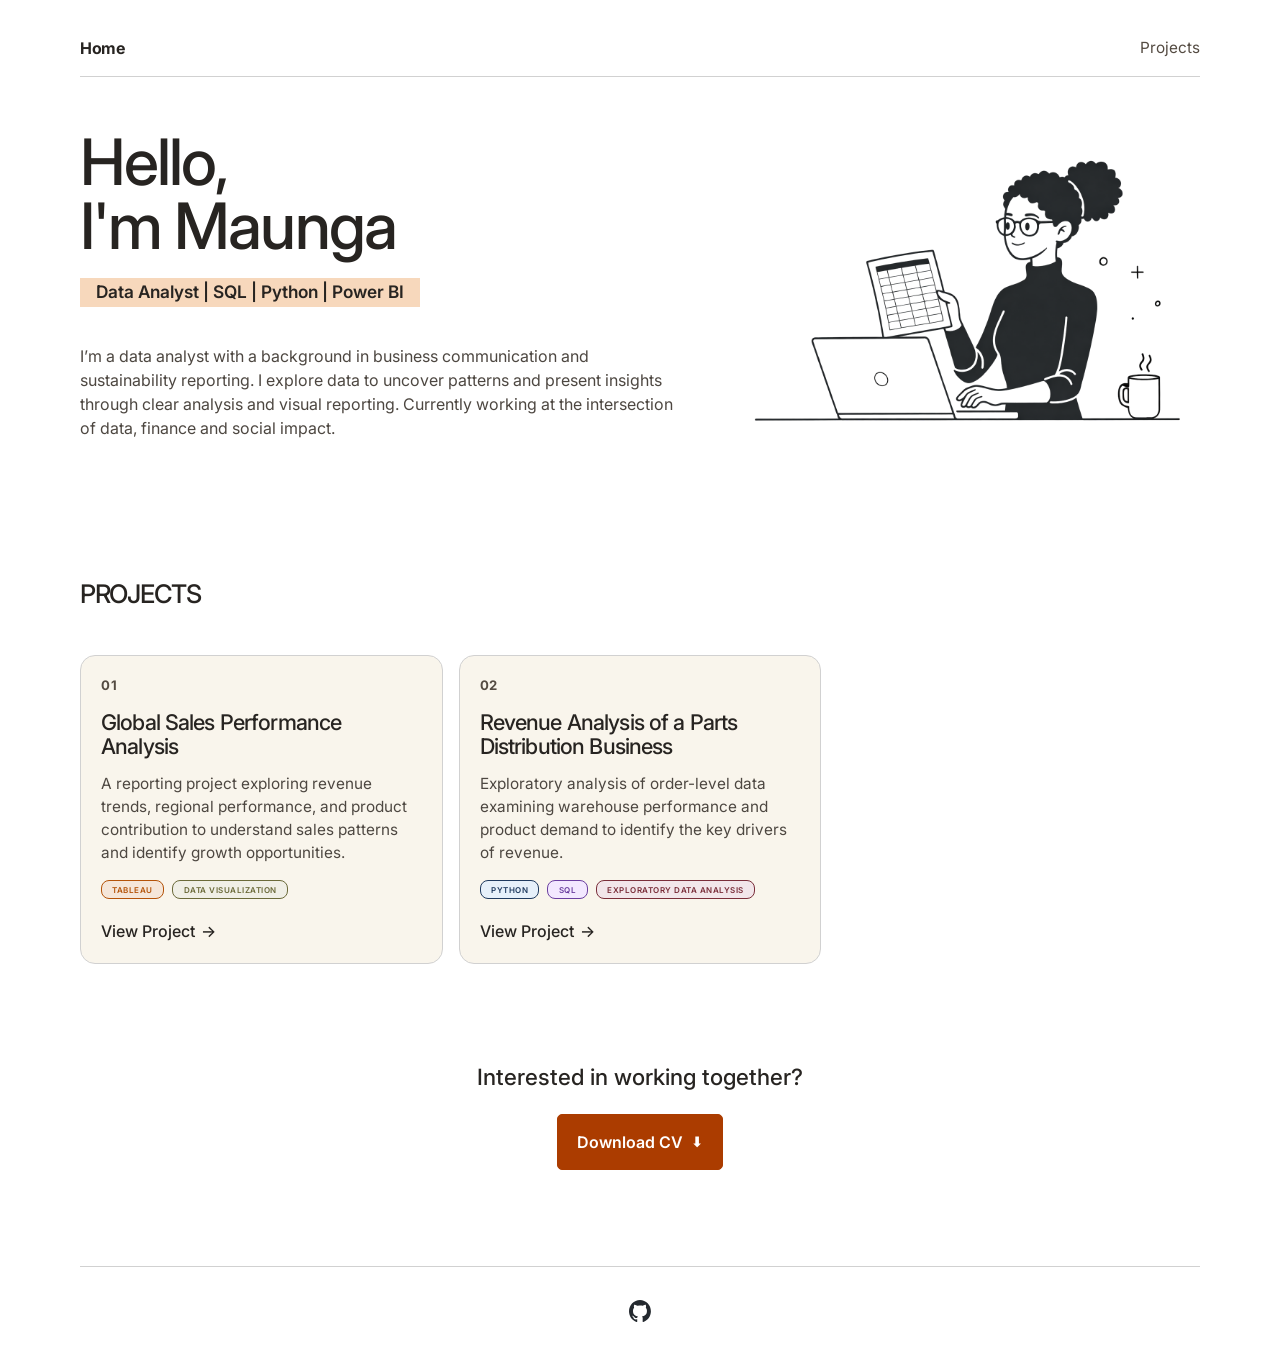
==== index.html @ f36b6824 "first commit" ====
<!doctype html>
<html lang="en">
	<head>
		<meta charset="UTF-8" />
		<meta name="viewport" content="width=device-width, initial-scale=1.0" />

		<link rel="preconnect" href="https://fonts.googleapis.com" />
		<link rel="preconnect" href="https://fonts.gstatic.com" crossorigin />
		<link
			href="https://fonts.googleapis.com/css2?family=Inter:wght@400;500;600;700;800&display=swap"
			rel="stylesheet"
		/>
		<link rel="stylesheet" href="style.css" />
		<title>Your Name | Data Analyst Portfolio</title>
	</head>
	<body>
		<header class="site-header">
			<div class="container">
				<nav class="nav">
					<a href="#" class="brand">Home</a>
					<div class="nav-links">
						<a href="#projects">Projects</a>
					</div>
				</nav>
			</div>
		</header>

		<main>
			<section class="hero">
				<div class="container">
					<div class="hero-layout">
						<div>
							<h1>Hello, <br />I'm Maunga</h1>
							<p class="hero-sub">Data Analyst | SQL | Python | Power BI</p>
							<p class="hero-copy">
								I’m a data analyst with a background in business communication
								and sustainability reporting. I explore data to uncover patterns
								and present insights through clear analysis and visual
								reporting. Currently working at the intersection of data,
								finance and social impact.
							</p>
						</div>

						<div class="hero-image-wrap">
							<div class="hero-image">
								<img
									src="assets/images/hero-image.svg"
									alt="Portfolio hero image"
								/>
							</div>
						</div>
					</div>
				</div>
			</section>

			<section class="section" id="projects">
				<div class="container">
					<div class="section-header">
						<h2>PROJECTS</h2>
					</div>

					<div class="projects-grid">
						<article class="project-card">
							<div>
								<span class="project-number">01</span>

								<h3 class="project-title">Global Sales Performance Analysis</h3>
								<p class="project-desc">
									A reporting project exploring revenue trends, regional
									performance, and product contribution to understand sales
									patterns and identify growth opportunities.
								</p>

								<div class="project-tools">
									<span class="chip chip-tableau">Tableau</span>
									<span class="chip chip-viz">Data Visualization</span>
								</div>
							</div>

							<a href="projects/project-1.html" class="project-link"
								>View Project</a
							>
						</article>

						<article class="project-card">
							<div>
								<span class="project-number">02</span>

								<h3 class="project-title">
									Revenue Analysis of a Parts Distribution Business
								</h3>
								<p class="project-desc">
									Exploratory analysis of order-level data examining warehouse
									performance and product demand to identify the key drivers of
									revenue.
								</p>

								<div class="project-tools">
									<span class="chip chip-python">Python</span>
									<span class="chip chip-sql">SQL</span>
									<span class="chip chip-reporting"
										>Exploratory Data Analysis</span
									>
								</div>
							</div>

							<a href="projects/project-2.html" class="project-link"
								>View Project</a
							>
						</article>
					</div>
				</div>
			</section>

			<section class="cv-section">
				<div class="container cv-inner">
					<h2>Interested in working together?</h2>

					<a
						href="assets/docs/MaungaMulomba_CV.pdf"
						target="_blank"
						class="cv-button"
					>
						<span>Download CV</span>
						<span class="cv-icon">⬇</span>
					</a>
				</div>
			</section>
		</main>

		<footer class="footer" id="contact">
			<div class="container">
				<div class="footer-inner">
					<div class="footer-actions">
						<a
							href="https://github.com/Maunga-M/"
							target="_blank"
							rel="noopener"
							class="social-link"
						>
							<img src="assets/images/github.svg" alt="GitHub" />
						</a>
					</div>
				</div>
			</div>
		</footer>
	</body>
</html>
---- style.css ----
:root {
	--bg: #ffffff;
	--card: #f9f5ec;
	--line: #d1d1d1;
	--text: #272421;
	--accent: rgb(171, 60, 0);
	--highlight: #0a3335c1;
	--muted: #544b42;
	--max-width: 1200px;
	--radius: 15px;
}

* {
	box-sizing: border-box;
}

html {
	scroll-behavior: smooth;
}

body {
	margin: 0;
	font-family: Inter, system-ui, sans-serif;
	background: var(--bg);
	color: var(--text);
	line-height: 1.5;
}

a {
	color: inherit;
	text-decoration: none;
}

img {
	display: block;
	max-width: 100%;
}

.container {
	width: min(var(--max-width), calc(90% - 2rem));
	margin: 0 auto;
}

.site-header {
	padding-top: 1.25rem;
}

.nav {
	display: flex;
	justify-content: space-between;
	align-items: center;
	gap: 1rem;
	padding: 1rem 0;
	border-bottom: 1px solid var(--line);
}

.brand {
	font-size: 1rem;
	font-weight: 700;
	letter-spacing: -0.03em;
}

.nav-links {
	display: flex;
	flex-wrap: wrap;
	gap: 1.5rem;
}

.nav-links a {
	font-size: 0.96rem;
	color: var(--muted);
	transition: color 0.2s ease;
}

.nav-links a:hover {
	color: var(--text);
}

.hero {
	padding: 1rem 0 2.5rem;
}

.hero-layout {
	display: grid;
	grid-template-columns: 1.1fr 0.9fr;
	gap: 2rem;
	align-items: center;
}

h1 {
	margin: 0;
	font-size: clamp(3rem, 7vw, 4rem);
	line-height: 1;
	letter-spacing: -0.03em;
	font-weight: 500;
	color: var(--text);
}

.hero-sub {
	display: inline-block;
	margin-top: 1.25rem;
	padding: 0.1rem 1rem;
	font-size: 1.08rem;
	font-weight: 600;
	background-color: #f7d8bc;
	/* color: rgb(250, 250, 250); */
}

.hero-copy {
	margin-top: 1.25rem;
	font-size: 1rem;
	color: #4d4741;
}

.hero-image-wrap {
	display: flex;
	justify-content: flex-end;
	background: var(--bg);
}

.hero-image {
	width: 100%;
	max-width: 460px;
	height: 400px;
	border-radius: 28px;
	overflow: hidden;
}

.hero-image img {
	width: 100%;
	height: 100%;
	object-fit: cover;
}

.section {
	padding: 2rem 0;
}

.section-header {
	margin-bottom: 1.5rem;
}

.section-header h2 {
	margin: 1rem 0 3rem;
	font-size: clamp(0.8rem, 4vw, 1.6rem);
	line-height: 1;
	letter-spacing: -0.05em;
	font-weight: 500;
}

h3 {
	font-weight: 500;
}

.projects-grid {
	display: grid;
	grid-template-columns: repeat(3, 1fr);
	gap: 1rem;
}

.project-card {
	display: flex;
	flex-direction: column;
	justify-content: space-between;
	min-height: 290px;
	padding: 1.25rem;
	background: var(--card);
	border: 1px solid var(--line);
	border-radius: var(--radius);
	transition:
		transform 0.2s ease,
		border-color 0.2s ease;
}

.project-card:hover {
	border-color: #bfb4a7;
}

.project-number {
	display: block;
	margin-bottom: 1rem;
	font-size: 0.82rem;
	font-weight: 700;
	letter-spacing: 0.06em;
	color: var(--muted);
}

.project-title {
	margin: 0;
	font-size: 1.35rem;
	line-height: 1.08;
	letter-spacing: -0.04em;
}

.project-desc {
	margin-top: 0.9rem;
	font-size: 0.96rem;
	color: #4d4741;
}

.project-tools {
	display: flex;
	flex-wrap: wrap;
	gap: 0.5rem;
	margin-top: 1rem;
}

.chip {
	display: inline-block;
	padding: 0.15rem 0.65rem;
	font-size: 0.5rem;
	font-weight: 600;
	letter-spacing: 0.5px;
	text-transform: uppercase;
	border: 1px solid;
	border-radius: 8px;
}

.chip-python {
	background-color: #e6f0fa;
	border-color: #1f3a5f;
	color: #1f3a5f;
}

.chip-sql {
	background-color: #f3e8ff;
	border-color: #6b3fa0;
	color: #6b3fa0;
}

.chip-tableau {
	background-color: #f5e6d9;
	border-color: #b45309;
	color: #b45309;
}

.chip-viz {
	background-color: #f0efe6;
	border-color: #6b6a3a;
	color: #6b6a3a;
}

.chip-pandas {
	background-color: #e4efe9;
	border-color: #2e5e4e;
	color: #2e5e4e;
}

.chip-reporting {
	background-color: #f2e6ea;
	border-color: #7a2e3a;
	color: #7a2e3a;
}

.project-link {
	display: inline-flex;
	align-items: center;
	gap: 0.4rem;
	margin-top: 1.25rem;
	font-weight: 500;
	color: var(--text);
	transition: color 0.2s ease;
}

.project-link::after {
	content: "→";
	transition: transform 0.2s ease;
}

.project-link:hover {
	color: var(--accent);
}

.project-link:hover::after {
	transform: translateX(3px);
}

.cv-section {
	padding: 4rem 0 3rem;
	text-align: center;
}

.cv-inner {
	display: flex;
	flex-direction: column;
	align-items: center;
	gap: 1.25rem;
}

.cv-section h2 {
	margin: 0;
	font-size: 1.4rem;
	font-weight: 500;
}

.cv-button {
	display: inline-flex;
	align-items: center;
	gap: 0.5rem;
	padding: 0.95rem 1.2rem;
	border: 1px solid var(--accent);
	border-radius: 5px;
	background: var(--accent);
	color: #fff;
	font-weight: 600;
	transition:
		background 0.2s ease,
		border-color 0.2s ease,
		color 0.2s ease,
		transform 0.2s ease;
}

.cv-button:hover {
	background: #34302c;
	border-color: #34302c;
	color: #fff;
	transform: scale(1.04);
}

.cv-icon {
	font-size: 0.9rem;
	line-height: 1;
}

.footer {
	padding: 3rem 0 2rem;
}

.footer-inner {
	display: flex;
	justify-content: center;
	align-items: center;
	padding-top: 1.4rem;
	border-top: 1px solid var(--line);
}

.footer-actions {
	display: flex;
	align-items: center;
	gap: 1rem;
}

.social-link {
	display: inline-flex;
	align-items: center;
	justify-content: center;
	width: 42px;
	height: 42px;
	border-radius: 999px;
	transition:
		background 0.2s ease,
		transform 0.2s ease;
}

.social-link:hover {
	background: #f3efe8;
	transform: translateY(-1px);
}

.social-link img {
	width: 22px;
	height: 22px;
}

@media (max-width: 980px) {
	.hero-layout,
	.projects-grid {
		grid-template-columns: 1fr;
	}

	.hero-layout {
		text-align: center;
	}

	.hero-image-wrap {
		display: none;
	}
}

@media (max-width: 640px) {
	.nav {
		justify-content: space-between;
		align-items: center;
		padding: 0.5rem 1.5rem;
	}

	.footer-inner {
		justify-content: center;
	}

	.hero {
		padding-top: 3rem;
	}
}
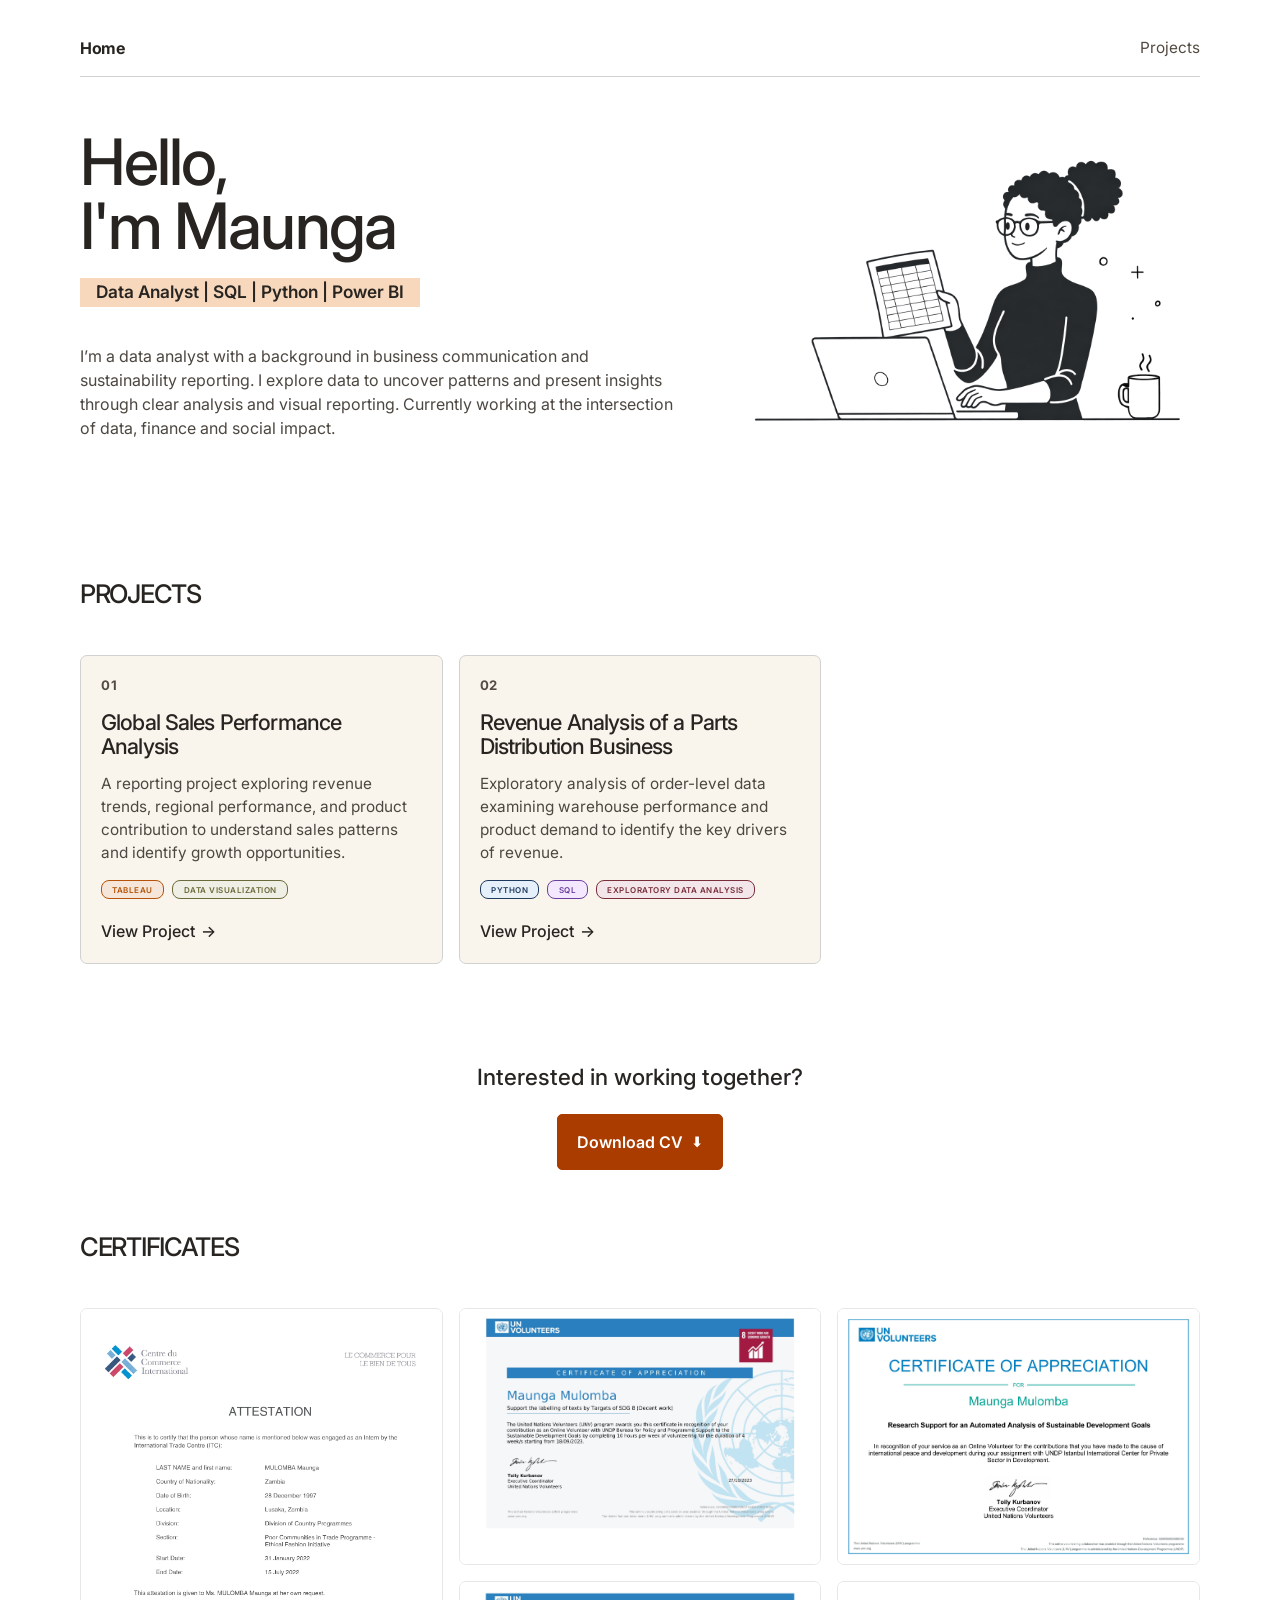
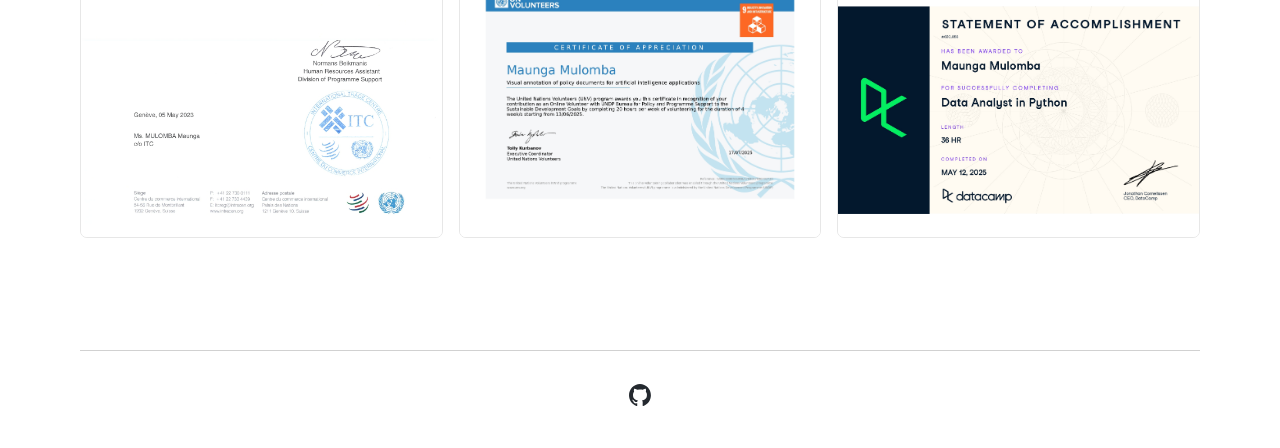
==== commit 15a3ebc0: "added certificate images" ====
--- a/index.html
+++ b/index.html
@@ -126,6 +126,54 @@
 					</a>
 				</div>
 			</section>
+
+			<!-- CERTIFICATES SECTION -->
+			<section class="section certs-section" id="certificates">
+				<div class="container">
+					<div class="section-header">
+						<h2>CERTIFICATES</h2>
+					</div>
+
+					<div class="certs-grid">
+						<div class="cert-card">
+							<img
+								src="assets/images/cert-1.jpg"
+								alt="Certificate 1"
+								class="cert-img"
+							/>
+						</div>
+						<div class="cert-card">
+							<img
+								src="assets/images/cert-2.jpg"
+								alt="Certificate 2"
+								class="cert-img"
+							/>
+						</div>
+						<div class="cert-card">
+							<img
+								src="assets/images/cert-3.jpg"
+								alt="Certificate 3"
+								class="cert-img"
+							/>
+						</div>
+						<div class="cert-card">
+							<img
+								src="assets/images/cert-4.jpg"
+								alt="Certificate 4"
+								class="cert-img"
+							/>
+						</div>
+						<div class="cert-card">
+							<img
+								src="assets/images/cert-5.jpg"
+								alt="Certificate 5"
+								class="cert-img"
+							/>
+						</div>
+						<!-- Add or remove cert-card blocks to match your actual count -->
+					</div>
+				</div>
+			</section>
 		</main>
 
 		<footer class="footer" id="contact">
--- a/style.css
+++ b/style.css
@@ -7,7 +7,7 @@
 	--highlight: #0a3335c1;
 	--muted: #544b42;
 	--max-width: 1200px;
-	--radius: 15px;
+	--radius: 7px;
 }
 
 * {
@@ -362,6 +362,55 @@
 	height: 22px;
 }
 
+/* ── Certificates ─────────────────────────────────────── */
+
+.certs-section {
+	padding-top: 0;
+	padding-bottom: 4rem;
+}
+
+.certs-grid {
+	display: grid;
+	grid-template-columns: repeat(3, 1fr);
+	grid-template-rows: auto auto;
+	gap: 1rem;
+}
+
+/* cert-1: tall portrait, spans both rows */
+.cert-card:nth-child(1) {
+	grid-column: 1;
+	grid-row: 1 / 3;
+}
+
+/* certs 2 & 3: stacked in column 2 */
+.cert-card:nth-child(2) { grid-column: 2; grid-row: 1; }
+.cert-card:nth-child(3) { grid-column: 2; grid-row: 2; }
+
+/* certs 4 & 5: stacked in column 3 */
+.cert-card:nth-child(4) { grid-column: 3; grid-row: 1; }
+.cert-card:nth-child(5) { grid-column: 3; grid-row: 2; }
+
+.cert-card {
+	background: #fff;
+	border: 1px solid var(--line);
+	border-radius: var(--radius);
+	overflow: hidden;
+	border-color: #e7e7e7;
+	min-height: 200px;
+}
+
+
+
+.cert-img {
+	width: 100%;
+	height: 100%;
+	display: block;
+	object-fit: contain;
+	background: #fff;
+}
+
+/* ── Responsive ───────────────────────────────────────── */
+
 @media (max-width: 980px) {
 	.hero-layout,
 	.projects-grid {
@@ -374,6 +423,20 @@
 
 	.hero-image-wrap {
 		display: none;
+	}
+
+	.certs-grid {
+		grid-template-columns: 1fr;
+		grid-template-rows: unset;
+	}
+
+	.cert-card:nth-child(1),
+	.cert-card:nth-child(2),
+	.cert-card:nth-child(3),
+	.cert-card:nth-child(4),
+	.cert-card:nth-child(5) {
+		grid-column: unset;
+		grid-row: unset;
 	}
 }
 
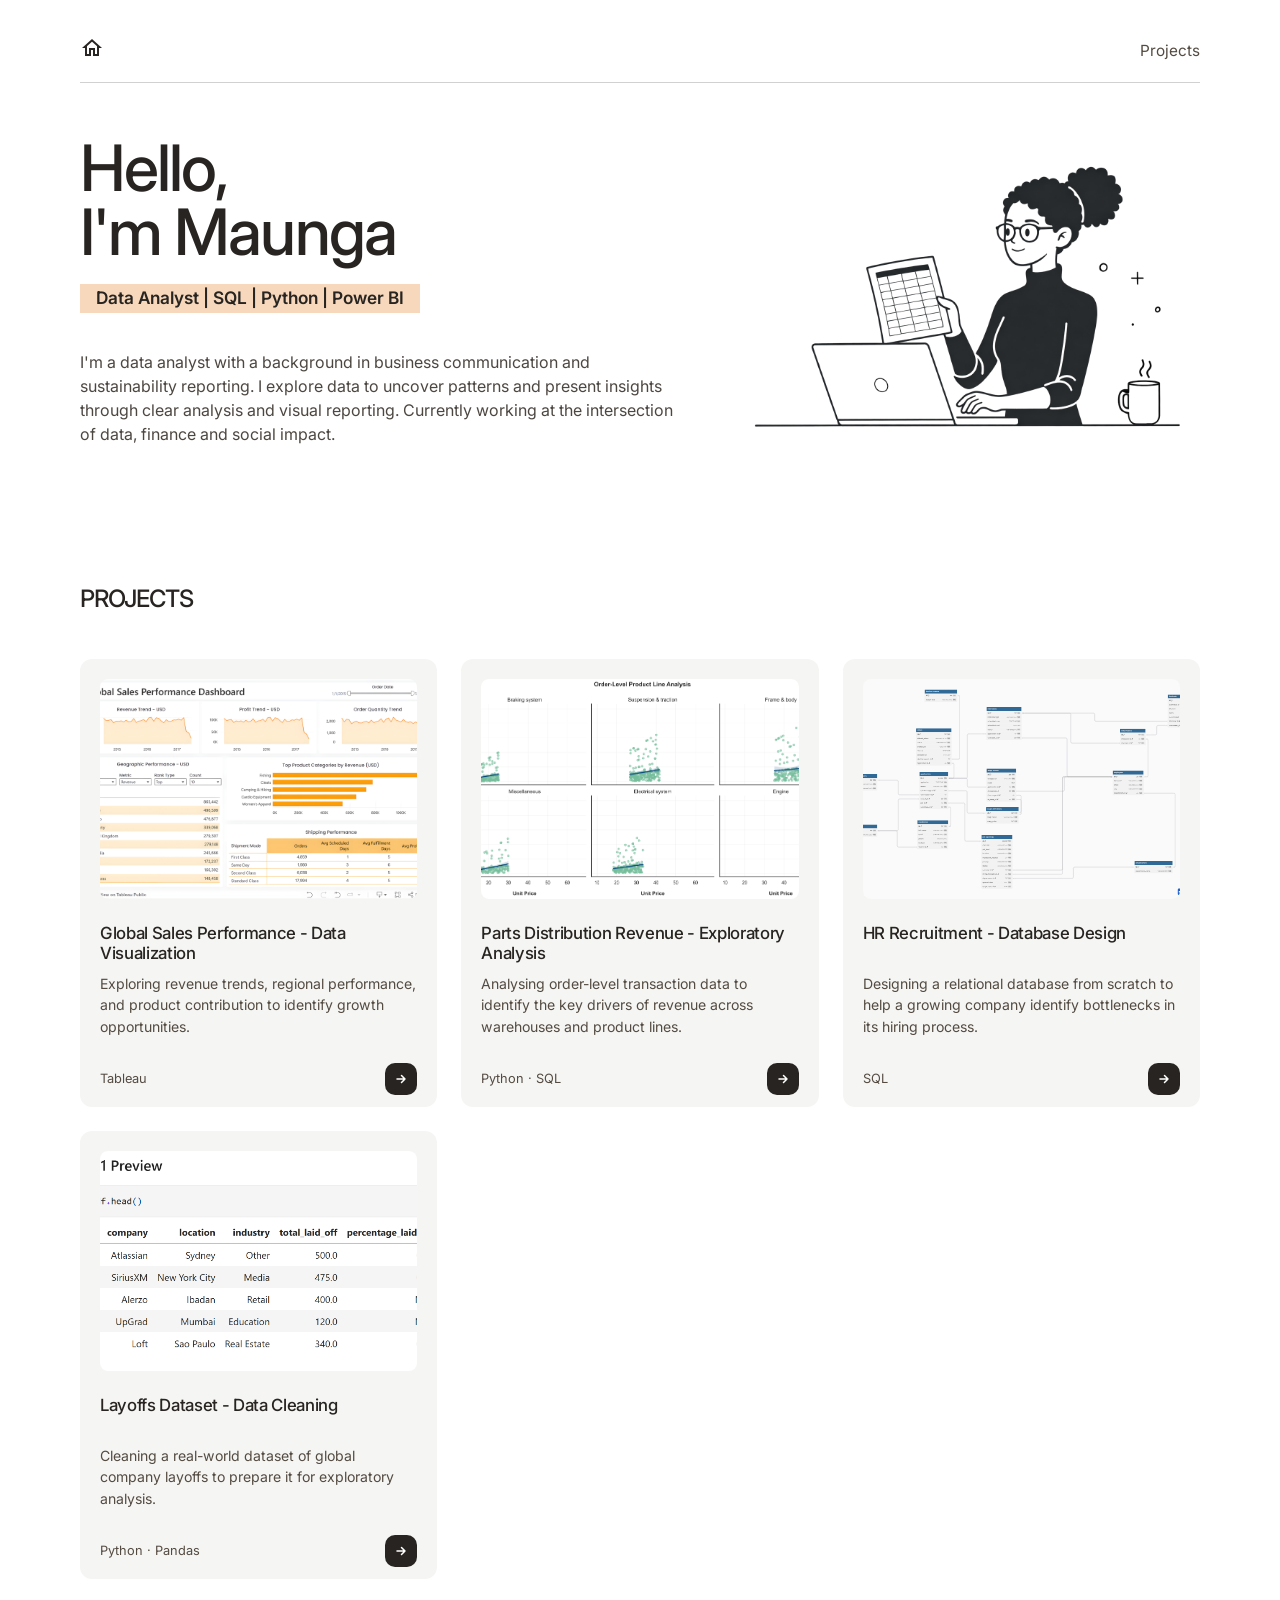
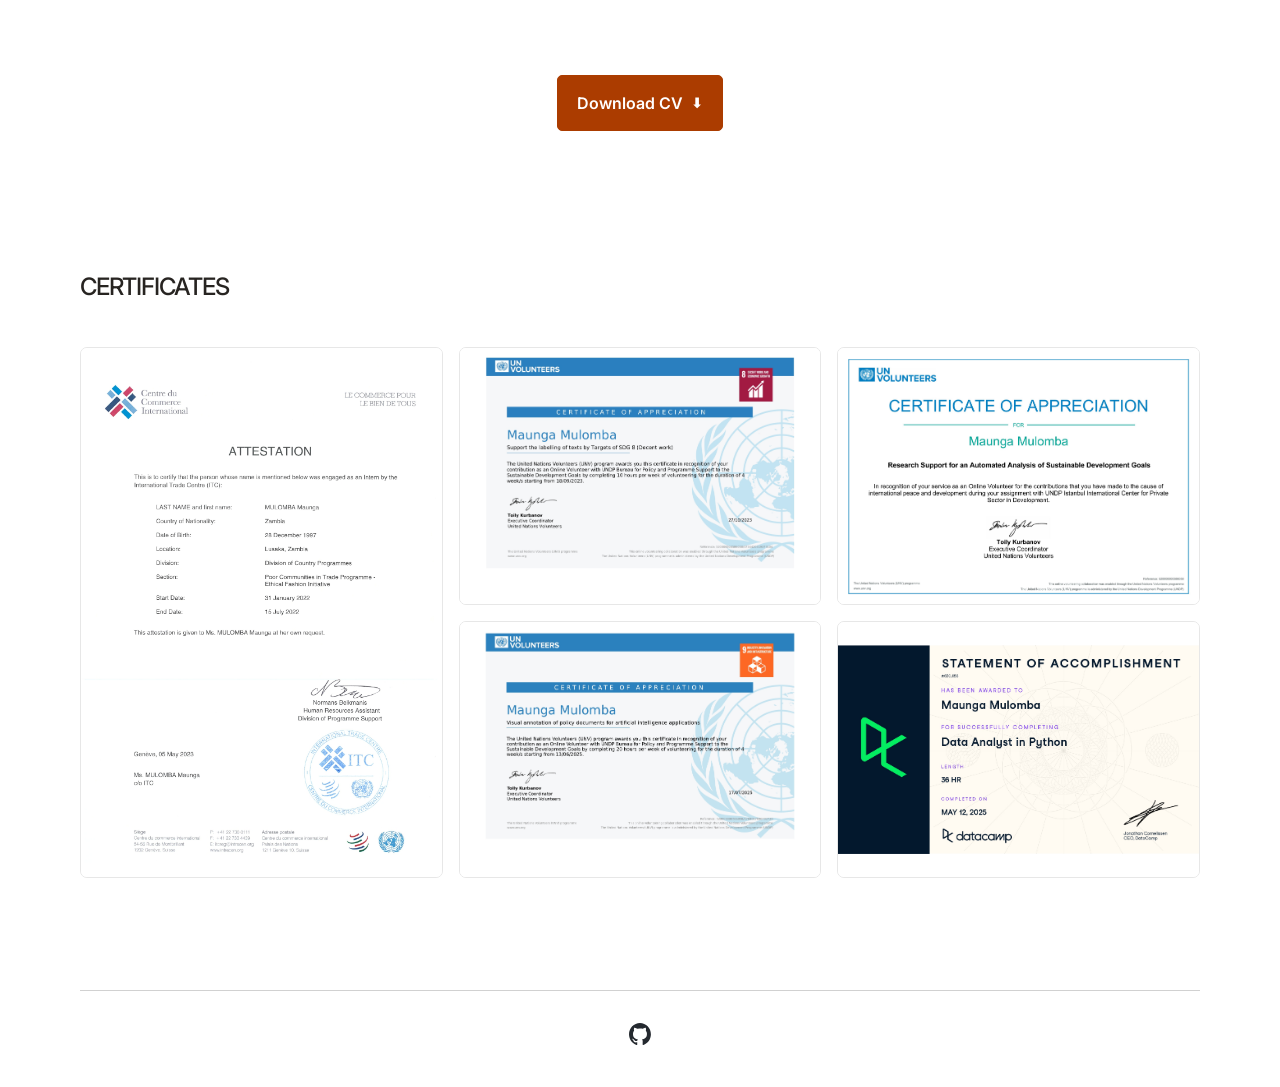
==== commit 9d915d7c: "added project 4" ====
--- a/index.html
+++ b/index.html
@@ -10,14 +10,20 @@
 			href="https://fonts.googleapis.com/css2?family=Inter:wght@400;500;600;700;800&display=swap"
 			rel="stylesheet"
 		/>
+		<link
+			href="https://fonts.googleapis.com/icon?family=Material+Icons+Outlined"
+			rel="stylesheet"
+		/>
 		<link rel="stylesheet" href="style.css" />
-		<title>Your Name | Data Analyst Portfolio</title>
+		<title>Maunga Mulomba | Data Analyst Portfolio</title>
 	</head>
 	<body>
 		<header class="site-header">
 			<div class="container">
 				<nav class="nav">
-					<a href="#" class="brand">Home</a>
+					<a href="../index.html" class="brand">
+						<span class="material-icons-outlined">home</span>
+					</a>
 					<div class="nav-links">
 						<a href="#projects">Projects</a>
 					</div>
@@ -33,7 +39,7 @@
 							<h1>Hello, <br />I'm Maunga</h1>
 							<p class="hero-sub">Data Analyst | SQL | Python | Power BI</p>
 							<p class="hero-copy">
-								I’m a data analyst with a background in business communication
+								I'm a data analyst with a background in business communication
 								and sustainability reporting. I explore data to uncover patterns
 								and present insights through clear analysis and visual
 								reporting. Currently working at the intersection of data,
@@ -60,62 +66,170 @@
 					</div>
 
 					<div class="projects-grid">
-						<article class="project-card">
-							<div>
-								<span class="project-number">01</span>
-
-								<h3 class="project-title">Global Sales Performance Analysis</h3>
+						<a href="projects/project-1.html" class="project-card">
+							<div class="project-card-image">
+								<img
+									src="assets/images/project-1/thumbnail.svg"
+									alt="Global Sales Performance - Data Visualization"
+								/>
+							</div>
+							<div class="project-card-title">
+								<h3 class="project-title">Global Sales Performance - Data Visualization</h3>
+							</div>
+							<div class="project-card-desc">
 								<p class="project-desc">
-									A reporting project exploring revenue trends, regional
-									performance, and product contribution to understand sales
-									patterns and identify growth opportunities.
+									Exploring revenue trends, regional performance, and product
+									contribution to identify growth opportunities.
 								</p>
-
-								<div class="project-tools">
-									<span class="chip chip-tableau">Tableau</span>
-									<span class="chip chip-viz">Data Visualization</span>
-								</div>
-							</div>
-
-							<a href="projects/project-1.html" class="project-link"
-								>View Project</a
-							>
-						</article>
-
-						<article class="project-card">
-							<div>
-								<span class="project-number">02</span>
-
+							</div>
+							<div class="project-card-footer">
+								<span class="project-tags">Tableau</span>
+								<span class="arrow-btn">
+									<svg
+										width="14"
+										height="14"
+										viewBox="0 0 14 14"
+										fill="none"
+										xmlns="http://www.w3.org/2000/svg"
+									>
+										<path
+											d="M3 7h8M7.5 3.5L11 7l-3.5 3.5"
+											stroke="#fff"
+											stroke-width="1.5"
+											stroke-linecap="round"
+											stroke-linejoin="round"
+										/>
+									</svg>
+								</span>
+							</div>
+						</a>
+
+						<a href="projects/project-2.html" class="project-card">
+							<div class="project-card-image">
+								<img
+									src="assets/images/project-2/chart-4.png"
+									alt="Parts Distribution Revenue - Exploratory Analysis"
+								/>
+							</div>
+							<div class="project-card-title">
 								<h3 class="project-title">
-									Revenue Analysis of a Parts Distribution Business
+									Parts Distribution Revenue - Exploratory Analysis
 								</h3>
+							</div>
+							<div class="project-card-desc">
 								<p class="project-desc">
-									Exploratory analysis of order-level data examining warehouse
-									performance and product demand to identify the key drivers of
-									revenue.
+									Analysing order-level transaction data to identify the key
+									drivers of revenue across warehouses and product lines.
 								</p>
-
-								<div class="project-tools">
-									<span class="chip chip-python">Python</span>
-									<span class="chip chip-sql">SQL</span>
-									<span class="chip chip-reporting"
-										>Exploratory Data Analysis</span
+							</div>
+							<div class="project-card-footer">
+								<span class="project-tags">Python · SQL</span>
+								<span class="arrow-btn">
+									<svg
+										width="14"
+										height="14"
+										viewBox="0 0 14 14"
+										fill="none"
+										xmlns="http://www.w3.org/2000/svg"
 									>
-								</div>
-							</div>
-
-							<a href="projects/project-2.html" class="project-link"
-								>View Project</a
-							>
-						</article>
+										<path
+											d="M3 7h8M7.5 3.5L11 7l-3.5 3.5"
+											stroke="#fff"
+											stroke-width="1.5"
+											stroke-linecap="round"
+											stroke-linejoin="round"
+										/>
+									</svg>
+								</span>
+							</div>
+						</a>
+
+						<a href="projects/project-3.html" class="project-card">
+							<div class="project-card-image">
+								<img
+									src="assets/images/project-3/schema.svg"
+									alt="HR Recruitment - Database Design"
+								/>
+							</div>
+							<div class="project-card-title">
+								<h3 class="project-title">HR Recruitment - Database Design</h3>
+							</div>
+							<div class="project-card-desc">
+								<p class="project-desc">
+									Designing a relational database from scratch to help a growing
+									company identify bottlenecks in its hiring process.
+								</p>
+							</div>
+							<div class="project-card-footer">
+								<span class="project-tags">SQL</span>
+								<span class="arrow-btn">
+									<svg
+										width="14"
+										height="14"
+										viewBox="0 0 14 14"
+										fill="none"
+										xmlns="http://www.w3.org/2000/svg"
+									>
+										<path
+											d="M3 7h8M7.5 3.5L11 7l-3.5 3.5"
+											stroke="#fff"
+											stroke-width="1.5"
+											stroke-linecap="round"
+											stroke-linejoin="round"
+										/>
+									</svg>
+								</span>
+							</div>
+						</a>
+
+						<a
+							href="https://github.com/Maunga-M/Data-Cleaning/blob/main/data_cleaning.ipynb"
+							class="project-card"
+						>
+							<div class="project-card-image">
+								<img
+									src="assets/images/project-4/thumbnail.png"
+									alt="Layoffs Dataset - Data Cleaning"
+								/>
+							</div>
+							<div class="project-card-title">
+								<h3 class="project-title">
+									Layoffs Dataset - Data Cleaning
+								</h3>
+							</div>
+							<div class="project-card-desc">
+								<p class="project-desc">
+									Cleaning a real-world dataset of global company layoffs to
+									prepare it for exploratory analysis.
+								</p>
+							</div>
+							<div class="project-card-footer">
+								<span class="project-tags">Python · Pandas</span>
+								<span class="arrow-btn">
+									<svg
+										width="14"
+										height="14"
+										viewBox="0 0 14 14"
+										fill="none"
+										xmlns="http://www.w3.org/2000/svg"
+									>
+										<path
+											d="M3 7h8M7.5 3.5L11 7l-3.5 3.5"
+											stroke="#fff"
+											stroke-width="1.5"
+											stroke-linecap="round"
+											stroke-linejoin="round"
+										/>
+									</svg>
+								</span>
+							</div>
+						</a>
 					</div>
 				</div>
 			</section>
 
 			<section class="cv-section">
 				<div class="container cv-inner">
-					<h2>Interested in working together?</h2>
-
 					<a
 						href="assets/docs/MaungaMulomba_CV.pdf"
 						target="_blank"
@@ -127,7 +241,6 @@
 				</div>
 			</section>
 
-			<!-- CERTIFICATES SECTION -->
 			<section class="section certs-section" id="certificates">
 				<div class="container">
 					<div class="section-header">
@@ -170,7 +283,6 @@
 								class="cert-img"
 							/>
 						</div>
-						<!-- Add or remove cert-card blocks to match your actual count -->
 					</div>
 				</div>
 			</section>
--- a/style.css
+++ b/style.css
@@ -1,6 +1,9 @@
+/* STYLE.CSS */
+
 :root {
 	--bg: #ffffff;
-	--card: #f9f5ec;
+	--card: #f5f5f3;
+	--card-hover: #eeede9;
 	--line: #d1d1d1;
 	--text: #272421;
 	--accent: rgb(171, 60, 0);
@@ -103,7 +106,6 @@
 	font-size: 1.08rem;
 	font-weight: 600;
 	background-color: #f7d8bc;
-	/* color: rgb(250, 250, 250); */
 }
 
 .hero-copy {
@@ -142,7 +144,6 @@
 
 .section-header h2 {
 	margin: 1rem 0 3rem;
-	font-size: clamp(0.8rem, 4vw, 1.6rem);
 	line-height: 1;
 	letter-spacing: -0.05em;
 	font-weight: 500;
@@ -152,58 +153,100 @@
 	font-weight: 500;
 }
 
+/* ── Project cards ───────────────────────────────────── */
+
 .projects-grid {
 	display: grid;
-	grid-template-columns: repeat(3, 1fr);
-	gap: 1rem;
+	grid-template-columns: repeat(auto-fit, minmax(300px, 1fr));
+	gap: 1.5rem;
+	align-items: stretch;
 }
 
 .project-card {
-	display: flex;
-	flex-direction: column;
+	display: grid;
+	grid-template-rows: 240px 4.5rem 5rem 3.5rem;
+	background: var(--card);
+	border-radius: 12px;
+	overflow: hidden;
+	transition:
+		background 0.2s ease,
+		transform 0.2s ease;
+	cursor: pointer;
+}
+
+.project-card:hover {
+	background: var(--card-hover);
+	transform: scale(1.02);
+}
+
+.project-card:hover .arrow-btn {
+	background: var(--accent);
+}
+
+.project-card-image {
+	margin: 1.25rem 1.25rem 0;
+	border-radius: 8px;
+	overflow: hidden;
+}
+
+.project-card-image img {
+	width: 100%;
+	height: 100%;
+	object-fit: cover;
+}
+
+.project-card-title {
+	padding: 1.5rem 1.25rem 0;
+
+	display: flex;
+	align-items: flex-start;
+}
+
+.project-card-desc {
+	padding: 0.1rem 1.25rem 0;
+	overflow: hidden;
+}
+
+.project-card-footer {
+	padding: 0 1.25rem;
+	display: flex;
+	align-items: center;
 	justify-content: space-between;
-	min-height: 290px;
-	padding: 1.25rem;
-	background: var(--card);
-	border: 1px solid var(--line);
-	border-radius: var(--radius);
-	transition:
-		transform 0.2s ease,
-		border-color 0.2s ease;
-}
-
-.project-card:hover {
-	border-color: #bfb4a7;
-}
-
-.project-number {
-	display: block;
-	margin-bottom: 1rem;
-	font-size: 0.82rem;
-	font-weight: 700;
-	letter-spacing: 0.06em;
-	color: var(--muted);
 }
 
 .project-title {
 	margin: 0;
-	font-size: 1.35rem;
-	line-height: 1.08;
-	letter-spacing: -0.04em;
+	font-size: 1.05rem;
+	line-height: 1.2;
+	letter-spacing: -0.02em;
+	color: var(--text);
 }
 
 .project-desc {
-	margin-top: 0.9rem;
-	font-size: 0.96rem;
-	color: #4d4741;
-}
-
-.project-tools {
-	display: flex;
-	flex-wrap: wrap;
-	gap: 0.5rem;
-	margin-top: 1rem;
-}
+	margin: 0;
+	font-size: 0.88rem;
+	color: var(--muted);
+	line-height: 1.55;
+}
+
+.project-tags {
+	font-size: 0.8rem;
+	color: var(--muted);
+}
+
+.arrow-btn {
+	display: flex;
+	align-items: center;
+	justify-content: center;
+	width: 32px;
+	height: 32px;
+	background: var(--text);
+	border-radius: 10px;
+	flex-shrink: 0;
+	transition: background 0.2s ease;
+}
+
+/* ── Chips ───────────────────────────────────────────── */
 
 .chip {
 	display: inline-block;
@@ -252,28 +295,7 @@
 	color: #7a2e3a;
 }
 
-.project-link {
-	display: inline-flex;
-	align-items: center;
-	gap: 0.4rem;
-	margin-top: 1.25rem;
-	font-weight: 500;
-	color: var(--text);
-	transition: color 0.2s ease;
-}
-
-.project-link::after {
-	content: "→";
-	transition: transform 0.2s ease;
-}
-
-.project-link:hover {
-	color: var(--accent);
-}
-
-.project-link:hover::after {
-	transform: translateX(3px);
-}
+/* ── CV section ──────────────────────────────────────── */
 
 .cv-section {
 	padding: 4rem 0 3rem;
@@ -322,6 +344,8 @@
 	line-height: 1;
 }
 
+/* ── Footer ──────────────────────────────────────────── */
+
 .footer {
 	padding: 3rem 0 2rem;
 }
@@ -362,9 +386,10 @@
 	height: 22px;
 }
 
-/* ── Certificates ─────────────────────────────────────── */
+/* ── Certificates ────────────────────────────────────── */
 
 .certs-section {
+	margin-top: 6rem;
 	padding-top: 0;
 	padding-bottom: 4rem;
 }
@@ -376,30 +401,35 @@
 	gap: 1rem;
 }
 
-/* cert-1: tall portrait, spans both rows */
 .cert-card:nth-child(1) {
 	grid-column: 1;
 	grid-row: 1 / 3;
 }
 
-/* certs 2 & 3: stacked in column 2 */
-.cert-card:nth-child(2) { grid-column: 2; grid-row: 1; }
-.cert-card:nth-child(3) { grid-column: 2; grid-row: 2; }
-
-/* certs 4 & 5: stacked in column 3 */
-.cert-card:nth-child(4) { grid-column: 3; grid-row: 1; }
-.cert-card:nth-child(5) { grid-column: 3; grid-row: 2; }
+.cert-card:nth-child(2) {
+	grid-column: 2;
+	grid-row: 1;
+}
+.cert-card:nth-child(3) {
+	grid-column: 2;
+	grid-row: 2;
+}
+.cert-card:nth-child(4) {
+	grid-column: 3;
+	grid-row: 1;
+}
+.cert-card:nth-child(5) {
+	grid-column: 3;
+	grid-row: 2;
+}
 
 .cert-card {
 	background: #fff;
-	border: 1px solid var(--line);
+	border: 1px solid #e7e7e7;
 	border-radius: var(--radius);
 	overflow: hidden;
-	border-color: #e7e7e7;
 	min-height: 200px;
 }
-
-
 
 .cert-img {
 	width: 100%;
@@ -409,20 +439,20 @@
 	background: #fff;
 }
 
-/* ── Responsive ───────────────────────────────────────── */
+/* ── Responsive ──────────────────────────────────────── */
 
 @media (max-width: 980px) {
-	.hero-layout,
-	.projects-grid {
+	.hero-layout {
 		grid-template-columns: 1fr;
-	}
-
-	.hero-layout {
 		text-align: center;
 	}
 
 	.hero-image-wrap {
 		display: none;
+	}
+
+	.project-card-image img {
+		object-fit: contain;
 	}
 
 	.certs-grid {
@@ -454,4 +484,4 @@
 	.hero {
 		padding-top: 3rem;
 	}
-}+}
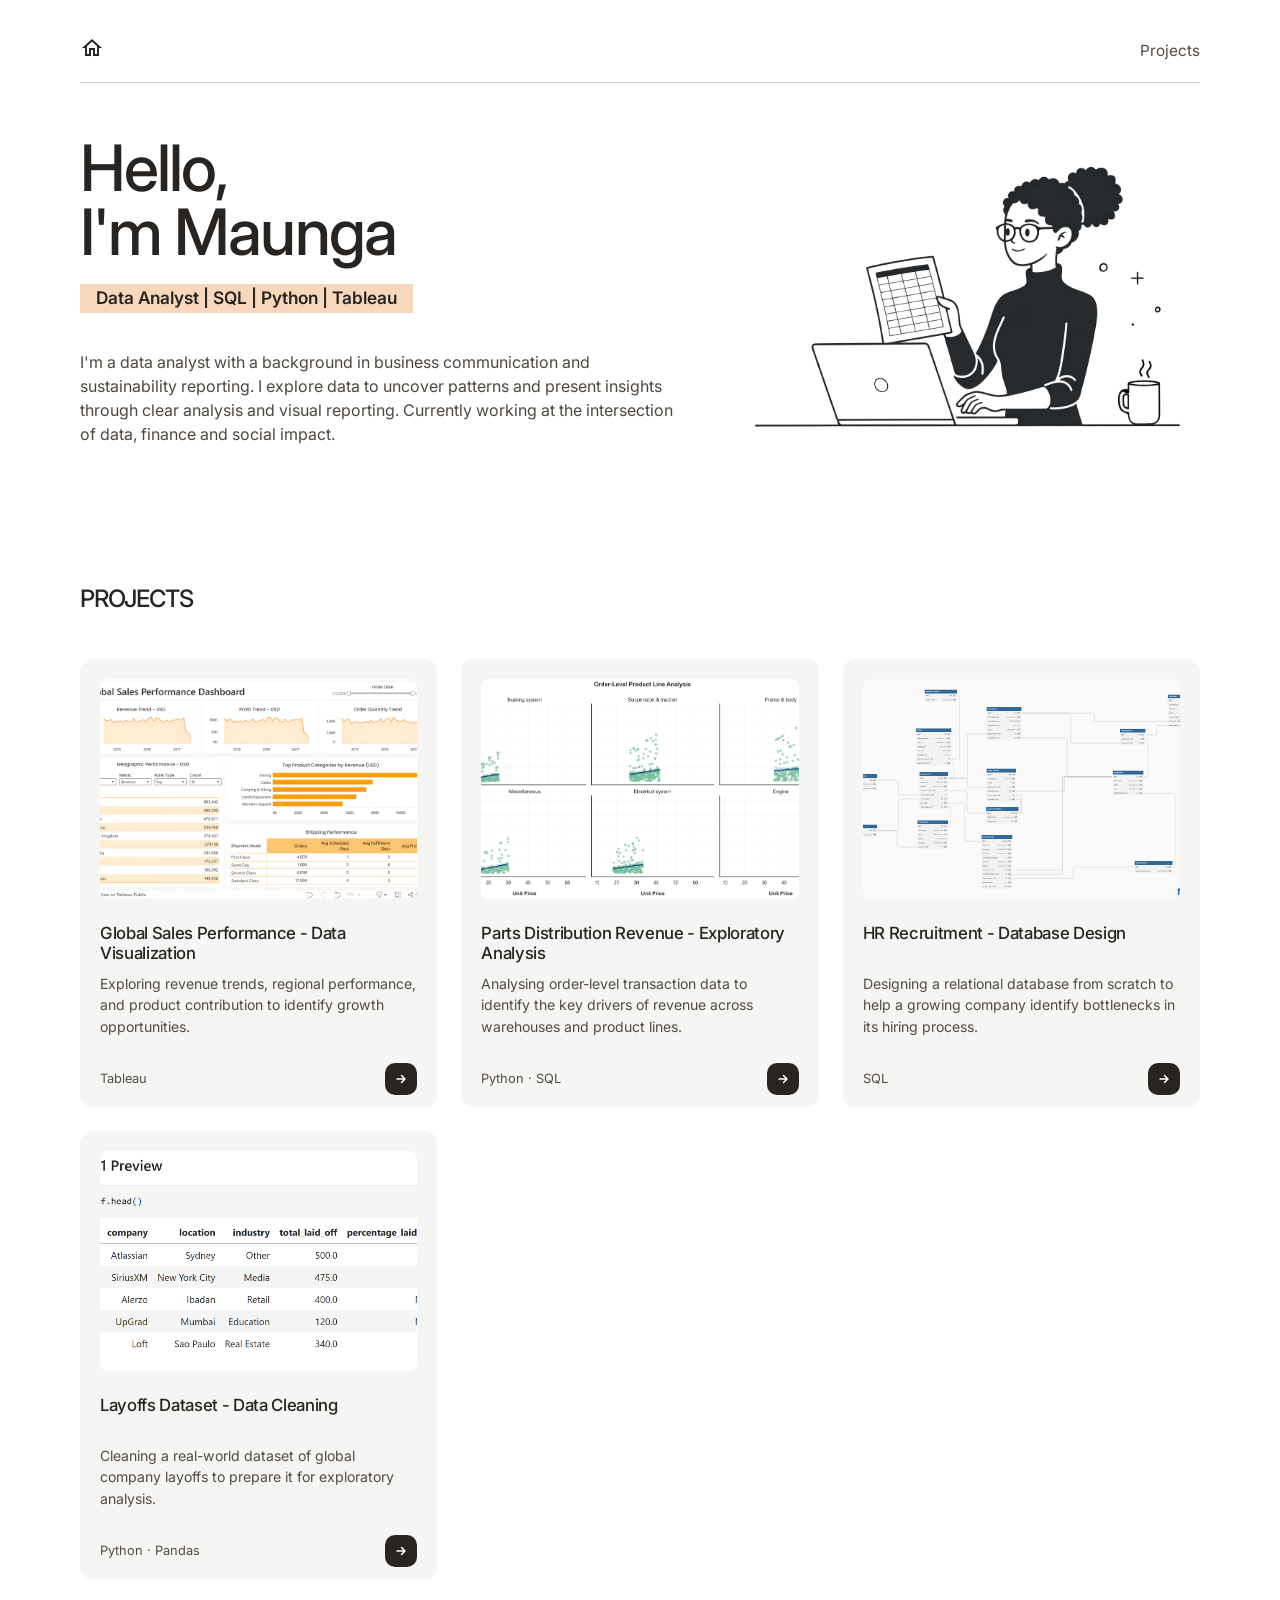
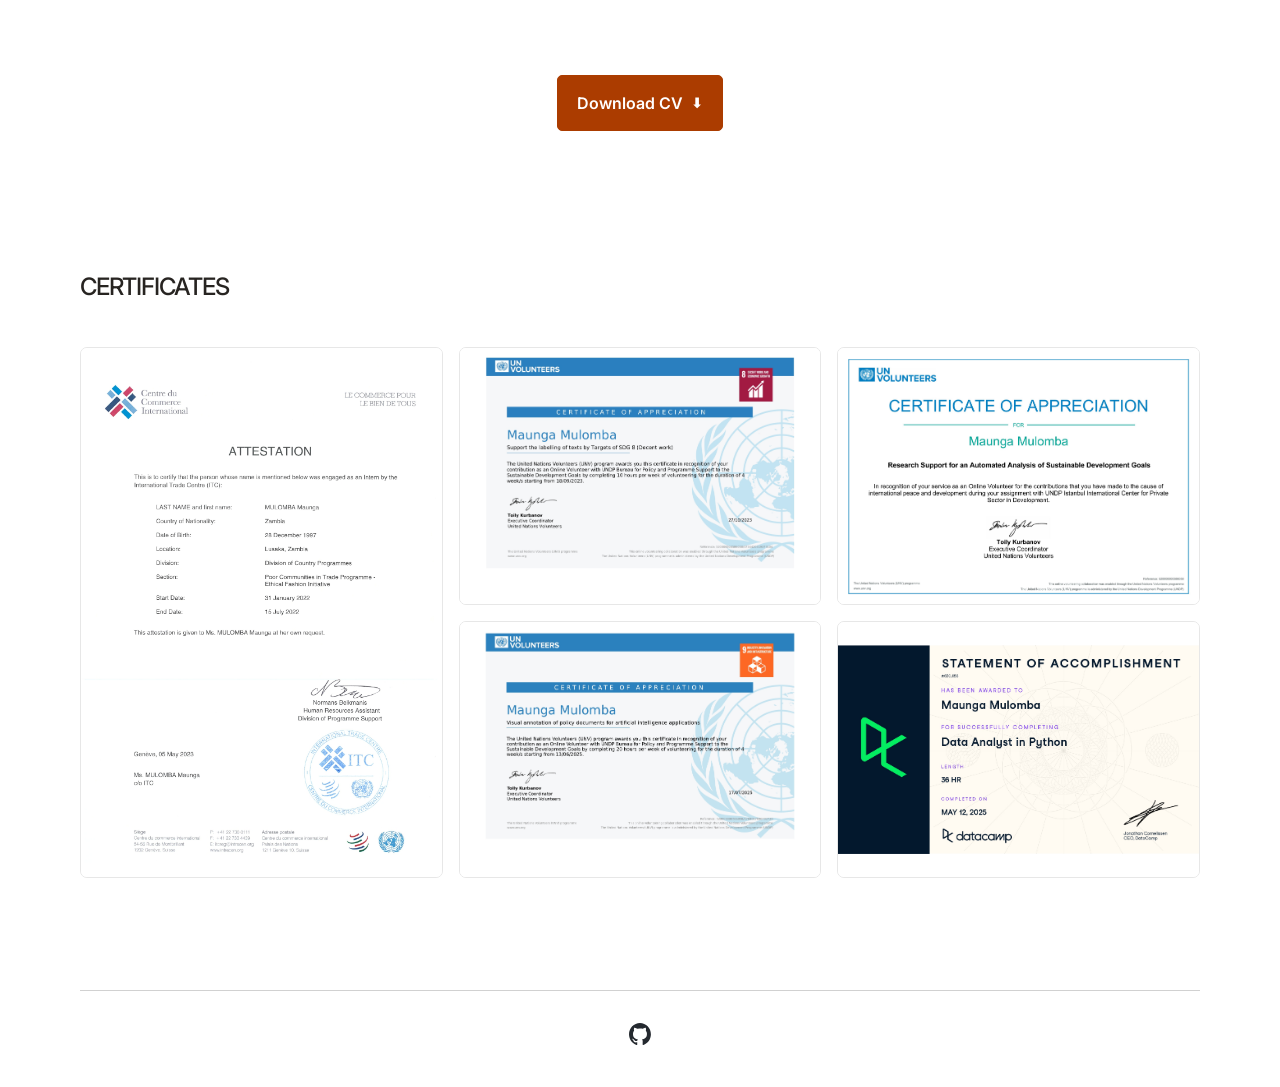
==== commit cd6db5d9: "changed tag line in hero section" ====
--- a/index.html
+++ b/index.html
@@ -37,7 +37,7 @@
 					<div class="hero-layout">
 						<div>
 							<h1>Hello, <br />I'm Maunga</h1>
-							<p class="hero-sub">Data Analyst | SQL | Python | Power BI</p>
+							<p class="hero-sub">Data Analyst | SQL | Python | Tableau</p>
 							<p class="hero-copy">
 								I'm a data analyst with a background in business communication
 								and sustainability reporting. I explore data to uncover patterns
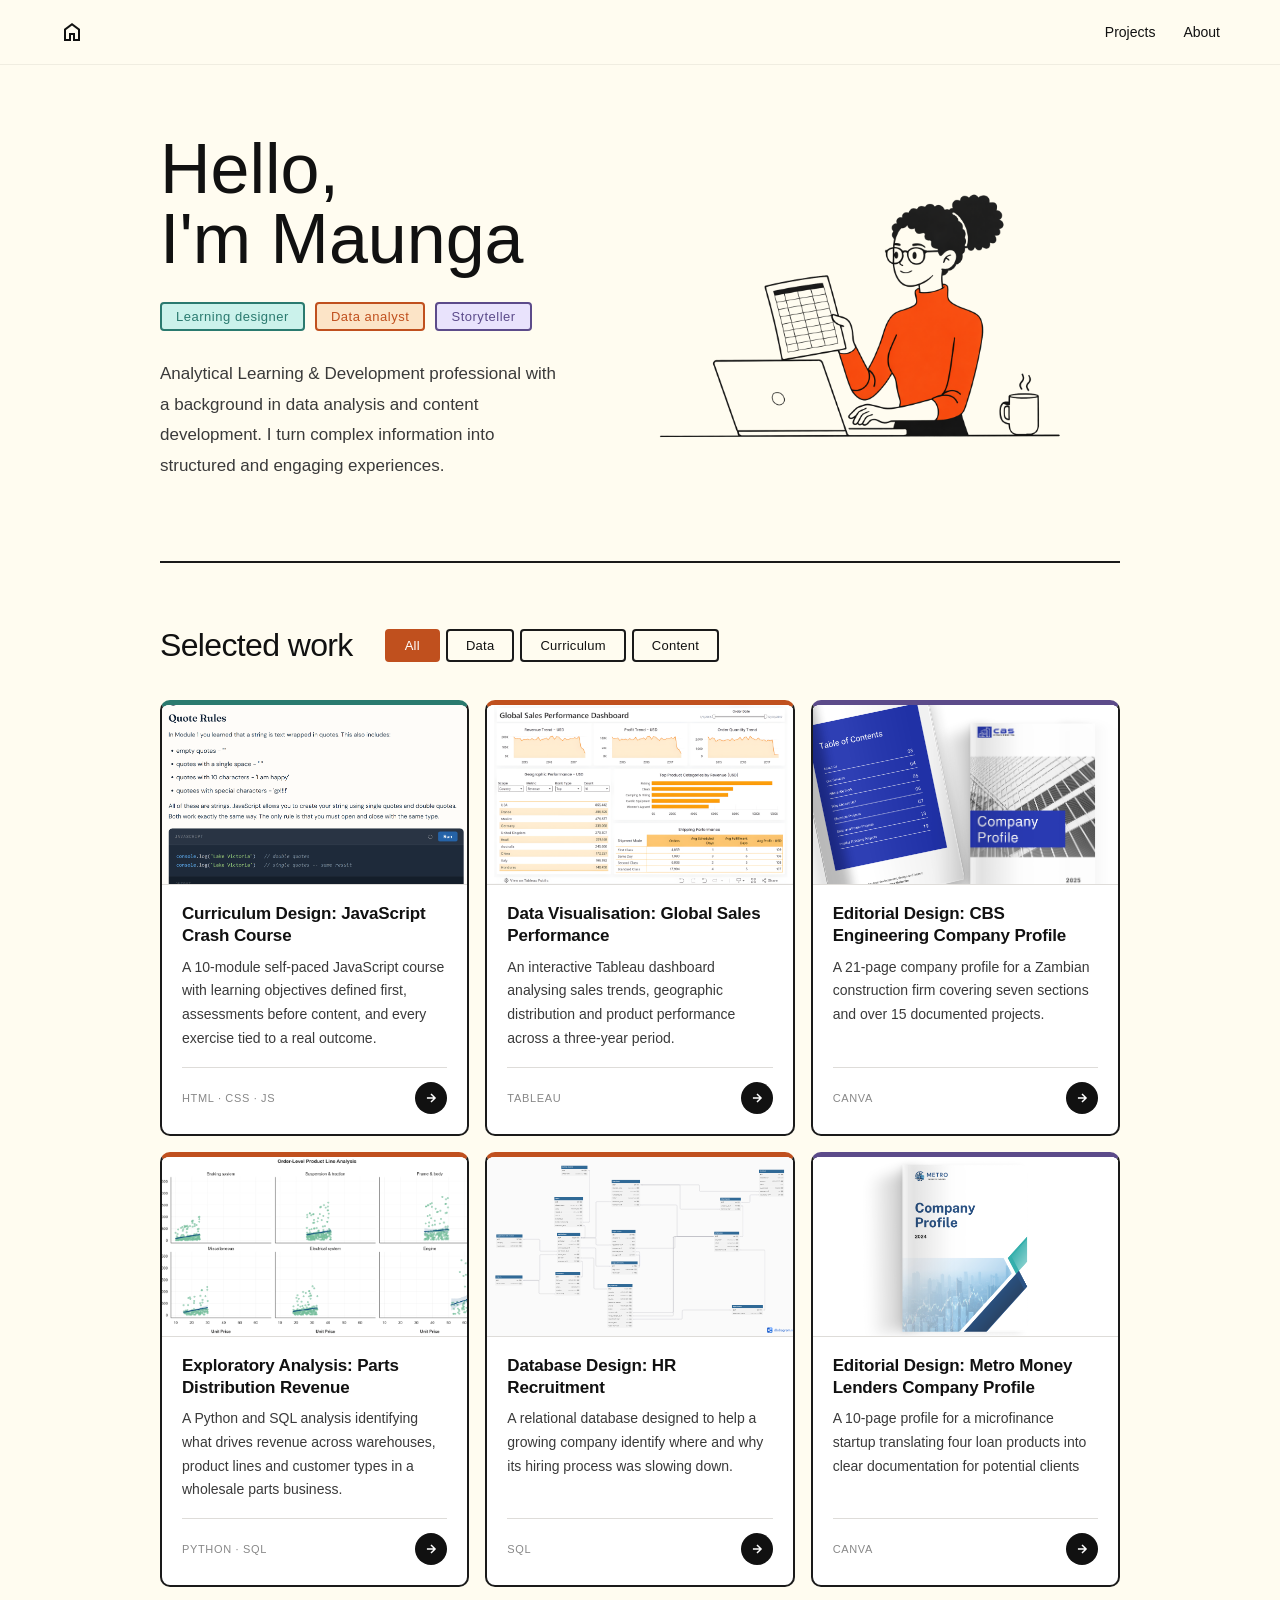
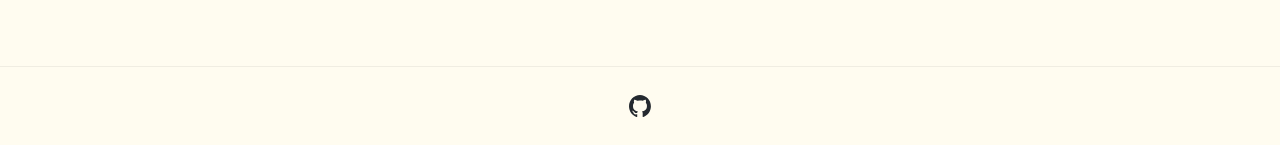
==== commit bc0a866c: "added 3 projects, about page and changed UI" ====
--- a/index.html
+++ b/index.html
@@ -3,306 +3,317 @@
 	<head>
 		<meta charset="UTF-8" />
 		<meta name="viewport" content="width=device-width, initial-scale=1.0" />
-
+		<title>Maunga — Learning & Data</title>
 		<link rel="preconnect" href="https://fonts.googleapis.com" />
 		<link rel="preconnect" href="https://fonts.gstatic.com" crossorigin />
 		<link
-			href="https://fonts.googleapis.com/css2?family=Inter:wght@400;500;600;700;800&display=swap"
+			href="https://fonts.googleapis.com/css2?family=Miranda+Sans:ital,wght@0,400..700;1,400..700&family=DM+Sans:wght@300;400;500&display=swap"
 			rel="stylesheet"
 		/>
 		<link
-			href="https://fonts.googleapis.com/icon?family=Material+Icons+Outlined"
+			href="https://fonts.googleapis.com/css2?family=Material+Symbols+Outlined:opsz,wght,FILL,GRAD@24,300,0,0"
 			rel="stylesheet"
 		/>
-		<link rel="stylesheet" href="style.css" />
-		<title>Maunga Mulomba | Data Analyst Portfolio</title>
+		<link rel="stylesheet" href="css/style.css" />
 	</head>
 	<body>
-		<header class="site-header">
-			<div class="container">
-				<nav class="nav">
-					<a href="../index.html" class="brand">
-						<span class="material-icons-outlined">home</span>
-					</a>
-					<div class="nav-links">
-						<a href="#projects">Projects</a>
+		<nav class="nav">
+			<!--  -->
+			<a href="index.html" class="nav-home" aria-label="Home">
+				<span class="material-symbols-outlined">home</span>
+			</a>
+			<ul class="nav-links">
+				<li><a href="#selected-work" class="nav-link">Projects</a></li>
+				<li><a href="about.html" class="nav-link">About</a></li>
+			</ul>
+		</nav>
+
+		<div class="page-wrap">
+			<section class="hero">
+				<div class="hero-left">
+					<h1 class="hero-name">Hello,<br />I'm Maunga</h1>
+					<div class="hero-roles">
+						<span class="proj-tag tag-teal">Learning designer</span>
+						<span class="proj-tag tag-orange">Data analyst</span>
+						<span class="proj-tag tag-purple">Storyteller</span>
 					</div>
-				</nav>
-			</div>
-		</header>
-
-		<main>
-			<section class="hero">
-				<div class="container">
-					<div class="hero-layout">
-						<div>
-							<h1>Hello, <br />I'm Maunga</h1>
-							<p class="hero-sub">Data Analyst | SQL | Python | Tableau</p>
-							<p class="hero-copy">
-								I'm a data analyst with a background in business communication
-								and sustainability reporting. I explore data to uncover patterns
-								and present insights through clear analysis and visual
-								reporting. Currently working at the intersection of data,
-								finance and social impact.
-							</p>
-						</div>
-
-						<div class="hero-image-wrap">
-							<div class="hero-image">
-								<img
-									src="assets/images/hero-image.svg"
-									alt="Portfolio hero image"
-								/>
-							</div>
-						</div>
+					<p class="hero-bio">
+						Analytical Learning & Development professional with a background in
+						data analysis and content development. I turn complex information
+						into structured and engaging experiences.
+					</p>
+				</div>
+				<div class="hero-right">
+					<img
+						src="assets/hero-image.svg"
+						alt="Maunga at work"
+						class="hero-img"
+					/>
+				</div>
+			</section>
+
+			<section class="projects-section" id="selected-work">
+				<div class="section-header">
+					<h2 class="section-title">Selected work</h2>
+					<div class="filter-tabs">
+						<button class="filter-tab active" data-filter="all">All</button>
+						<button class="filter-tab" data-filter="data">Data</button>
+						<button class="filter-tab" data-filter="curriculum">
+							Curriculum
+						</button>
+						<button class="filter-tab" data-filter="content">Content</button>
 					</div>
 				</div>
-			</section>
-
-			<section class="section" id="projects">
-				<div class="container">
-					<div class="section-header">
-						<h2>PROJECTS</h2>
-					</div>
-
-					<div class="projects-grid">
-						<a href="projects/project-1.html" class="project-card">
-							<div class="project-card-image">
-								<img
-									src="assets/images/project-1/thumbnail.svg"
-									alt="Global Sales Performance - Data Visualization"
-								/>
-							</div>
-							<div class="project-card-title">
-								<h3 class="project-title">Global Sales Performance - Data Visualization</h3>
-							</div>
-							<div class="project-card-desc">
-								<p class="project-desc">
-									Exploring revenue trends, regional performance, and product
-									contribution to identify growth opportunities.
-								</p>
-							</div>
-							<div class="project-card-footer">
-								<span class="project-tags">Tableau</span>
-								<span class="arrow-btn">
-									<svg
-										width="14"
-										height="14"
-										viewBox="0 0 14 14"
-										fill="none"
-										xmlns="http://www.w3.org/2000/svg"
-									>
-										<path
-											d="M3 7h8M7.5 3.5L11 7l-3.5 3.5"
-											stroke="#fff"
-											stroke-width="1.5"
-											stroke-linecap="round"
-											stroke-linejoin="round"
-										/>
-									</svg>
-								</span>
-							</div>
-						</a>
-
-						<a href="projects/project-2.html" class="project-card">
-							<div class="project-card-image">
-								<img
-									src="assets/images/project-2/chart-4.png"
-									alt="Parts Distribution Revenue - Exploratory Analysis"
-								/>
-							</div>
-							<div class="project-card-title">
-								<h3 class="project-title">
-									Parts Distribution Revenue - Exploratory Analysis
-								</h3>
-							</div>
-							<div class="project-card-desc">
-								<p class="project-desc">
-									Analysing order-level transaction data to identify the key
-									drivers of revenue across warehouses and product lines.
-								</p>
-							</div>
-							<div class="project-card-footer">
-								<span class="project-tags">Python · SQL</span>
-								<span class="arrow-btn">
-									<svg
-										width="14"
-										height="14"
-										viewBox="0 0 14 14"
-										fill="none"
-										xmlns="http://www.w3.org/2000/svg"
-									>
-										<path
-											d="M3 7h8M7.5 3.5L11 7l-3.5 3.5"
-											stroke="#fff"
-											stroke-width="1.5"
-											stroke-linecap="round"
-											stroke-linejoin="round"
-										/>
-									</svg>
-								</span>
-							</div>
-						</a>
-
-						<a href="projects/project-3.html" class="project-card">
-							<div class="project-card-image">
-								<img
-									src="assets/images/project-3/schema.svg"
-									alt="HR Recruitment - Database Design"
-								/>
-							</div>
-							<div class="project-card-title">
-								<h3 class="project-title">HR Recruitment - Database Design</h3>
-							</div>
-							<div class="project-card-desc">
-								<p class="project-desc">
-									Designing a relational database from scratch to help a growing
-									company identify bottlenecks in its hiring process.
-								</p>
-							</div>
-							<div class="project-card-footer">
-								<span class="project-tags">SQL</span>
-								<span class="arrow-btn">
-									<svg
-										width="14"
-										height="14"
-										viewBox="0 0 14 14"
-										fill="none"
-										xmlns="http://www.w3.org/2000/svg"
-									>
-										<path
-											d="M3 7h8M7.5 3.5L11 7l-3.5 3.5"
-											stroke="#fff"
-											stroke-width="1.5"
-											stroke-linecap="round"
-											stroke-linejoin="round"
-										/>
-									</svg>
-								</span>
-							</div>
-						</a>
-
-						<a
-							href="https://github.com/Maunga-M/Data-Cleaning/blob/main/data_cleaning.ipynb"
-							class="project-card"
-						>
-							<div class="project-card-image">
-								<img
-									src="assets/images/project-4/thumbnail.png"
-									alt="Layoffs Dataset - Data Cleaning"
-								/>
-							</div>
-							<div class="project-card-title">
-								<h3 class="project-title">
-									Layoffs Dataset - Data Cleaning
-								</h3>
-							</div>
-							<div class="project-card-desc">
-								<p class="project-desc">
-									Cleaning a real-world dataset of global company layoffs to
-									prepare it for exploratory analysis.
-								</p>
-							</div>
-							<div class="project-card-footer">
-								<span class="project-tags">Python · Pandas</span>
-								<span class="arrow-btn">
-									<svg
-										width="14"
-										height="14"
-										viewBox="0 0 14 14"
-										fill="none"
-										xmlns="http://www.w3.org/2000/svg"
-									>
-										<path
-											d="M3 7h8M7.5 3.5L11 7l-3.5 3.5"
-											stroke="#fff"
-											stroke-width="1.5"
-											stroke-linecap="round"
-											stroke-linejoin="round"
-										/>
-									</svg>
-								</span>
-							</div>
-						</a>
-					</div>
+
+				<div class="projects-grid">
+					<!-- 1. JS Course — L&D, top row -->
+					<a
+						href="projects/javascript-course.html"
+						class="card curriculum-card"
+						data-category="curriculum"
+					>
+						<div class="card-thumb curriculum-thumb">
+							<img
+								src="assets/js-course/console.png"
+								alt="JavaScript Crash Course"
+							/>
+						</div>
+						<div class="card-body">
+							<h3 class="card-title">
+								Curriculum Design: JavaScript Crash Course
+							</h3>
+							<p class="card-desc">
+								A 10-module self-paced JavaScript course with learning
+								objectives defined first, assessments before content, and every
+								exercise tied to a real outcome.
+							</p>
+							<div class="card-footer">
+								<span class="card-tools">HTML · CSS · JS</span>
+								<div class="card-arrow">
+									<svg
+										viewBox="0 0 24 24"
+										fill="none"
+										stroke="currentColor"
+										stroke-width="2.5"
+									>
+										<path d="M5 12h14M12 5l7 7-7 7" />
+									</svg>
+								</div>
+							</div>
+						</div>
+					</a>
+
+					<!-- 2. Global Sales — Data, top row -->
+					<a
+						href="projects/global-sales.html"
+						class="card data-card"
+						data-category="data"
+					>
+						<div class="card-thumb data-thumb">
+							<img
+								src="assets/global-sales/thumbnail.svg"
+								alt="Global Sales Performance"
+							/>
+						</div>
+						<div class="card-body">
+							<h3 class="card-title">
+								Data Visualisation: Global Sales Performance
+							</h3>
+							<p class="card-desc">
+								An interactive Tableau dashboard analysing sales trends,
+								geographic distribution and product performance across a
+								three-year period.
+							</p>
+							<div class="card-footer">
+								<span class="card-tools">Tableau</span>
+								<div class="card-arrow">
+									<svg
+										viewBox="0 0 24 24"
+										fill="none"
+										stroke="currentColor"
+										stroke-width="2.5"
+									>
+										<path d="M5 12h14M12 5l7 7-7 7" />
+									</svg>
+								</div>
+							</div>
+						</div>
+					</a>
+
+					<!-- 3. CBS Company Profile — Content, top row -->
+					<a
+						href="projects/company-profile-1.html"
+						class="card content-card"
+						data-category="content"
+					>
+						<div class="card-thumb content-thumb">
+							<img
+								src="assets/cbs-profile/cover.svg"
+								alt="CBS Engineering Company Profile"
+							/>
+						</div>
+						<div class="card-body">
+							<h3 class="card-title">
+								Editorial Design: CBS Engineering Company Profile
+							</h3>
+							<p class="card-desc">
+								A 21-page company profile for a Zambian construction firm
+								covering seven sections and over 15 documented projects.
+							</p>
+							<div class="card-footer">
+								<span class="card-tools">Canva</span>
+								<div class="card-arrow">
+									<svg
+										viewBox="0 0 24 24"
+										fill="none"
+										stroke="currentColor"
+										stroke-width="2.5"
+									>
+										<path d="M5 12h14M12 5l7 7-7 7" />
+									</svg>
+								</div>
+							</div>
+						</div>
+					</a>
+
+					<!-- 4. Parts Distribution — Data, bottom row -->
+					<a
+						href="projects/parts-distribution.html"
+						class="card data-card"
+						data-category="data"
+					>
+						<div class="card-thumb data-thumb">
+							<img
+								src="assets/parts-distribution/chart-4.png"
+								alt="Parts Distribution Revenue"
+							/>
+						</div>
+						<div class="card-body">
+							<h3 class="card-title">
+								Exploratory Analysis: Parts Distribution Revenue
+							</h3>
+							<p class="card-desc">
+								A Python and SQL analysis identifying what drives revenue across
+								warehouses, product lines and customer types in a wholesale
+								parts business.
+							</p>
+							<div class="card-footer">
+								<span class="card-tools">Python · SQL</span>
+								<div class="card-arrow">
+									<svg
+										viewBox="0 0 24 24"
+										fill="none"
+										stroke="currentColor"
+										stroke-width="2.5"
+									>
+										<path d="M5 12h14M12 5l7 7-7 7" />
+									</svg>
+								</div>
+							</div>
+						</div>
+					</a>
+
+					<!-- 5. HR Recruitment — Data, bottom row -->
+					<a
+						href="projects/hr-recruitment.html"
+						class="card data-card"
+						data-category="data"
+					>
+						<div class="card-thumb data-thumb">
+							<img
+								src="assets/HR-recruitment/schema.svg"
+								alt="HR Recruitment Database"
+							/>
+						</div>
+						<div class="card-body">
+							<h3 class="card-title">Database Design: HR Recruitment</h3>
+							<p class="card-desc">
+								A relational database designed to help a growing company
+								identify where and why its hiring process was slowing down.
+							</p>
+							<div class="card-footer">
+								<span class="card-tools">SQL</span>
+								<div class="card-arrow">
+									<svg
+										viewBox="0 0 24 24"
+										fill="none"
+										stroke="currentColor"
+										stroke-width="2.5"
+									>
+										<path d="M5 12h14M12 5l7 7-7 7" />
+									</svg>
+								</div>
+							</div>
+						</div>
+					</a>
+
+					<!-- 6. Metro Company Profile — Content, bottom row -->
+					<a
+						href="projects/company-profile-2.html"
+						class="card content-card"
+						data-category="content"
+					>
+						<div class="card-thumb content-thumb">
+							<img
+								src="assets/metro-profile/cover.svg"
+								alt="Metro Money Lenders Company Profile"
+							/>
+						</div>
+						<div class="card-body">
+							<h3 class="card-title">
+								Editorial Design: Metro Money Lenders Company Profile
+							</h3>
+							<p class="card-desc">
+								A 10-page profile for a microfinance startup translating four
+								loan products into clear documentation for potential clients
+							</p>
+							<div class="card-footer">
+								<span class="card-tools">Canva</span>
+								<div class="card-arrow">
+									<svg
+										viewBox="0 0 24 24"
+										fill="none"
+										stroke="currentColor"
+										stroke-width="2.5"
+									>
+										<path d="M5 12h14M12 5l7 7-7 7" />
+									</svg>
+								</div>
+							</div>
+						</div>
+					</a>
 				</div>
 			</section>
-
-			<section class="cv-section">
-				<div class="container cv-inner">
-					<a
-						href="assets/docs/MaungaMulomba_CV.pdf"
-						target="_blank"
-						class="cv-button"
-					>
-						<span>Download CV</span>
-						<span class="cv-icon">⬇</span>
-					</a>
-				</div>
-			</section>
-
-			<section class="section certs-section" id="certificates">
-				<div class="container">
-					<div class="section-header">
-						<h2>CERTIFICATES</h2>
-					</div>
-
-					<div class="certs-grid">
-						<div class="cert-card">
-							<img
-								src="assets/images/cert-1.jpg"
-								alt="Certificate 1"
-								class="cert-img"
-							/>
-						</div>
-						<div class="cert-card">
-							<img
-								src="assets/images/cert-2.jpg"
-								alt="Certificate 2"
-								class="cert-img"
-							/>
-						</div>
-						<div class="cert-card">
-							<img
-								src="assets/images/cert-3.jpg"
-								alt="Certificate 3"
-								class="cert-img"
-							/>
-						</div>
-						<div class="cert-card">
-							<img
-								src="assets/images/cert-4.jpg"
-								alt="Certificate 4"
-								class="cert-img"
-							/>
-						</div>
-						<div class="cert-card">
-							<img
-								src="assets/images/cert-5.jpg"
-								alt="Certificate 5"
-								class="cert-img"
-							/>
-						</div>
-					</div>
-				</div>
-			</section>
-		</main>
-
-		<footer class="footer" id="contact">
-			<div class="container">
-				<div class="footer-inner">
-					<div class="footer-actions">
-						<a
-							href="https://github.com/Maunga-M/"
-							target="_blank"
-							rel="noopener"
-							class="social-link"
-						>
-							<img src="assets/images/github.svg" alt="GitHub" />
-						</a>
-					</div>
-				</div>
-			</div>
+		</div>
+
+		<footer class="footer">
+			<a
+				href="https://github.com/Maunga-M"
+				target="_blank"
+				rel="noopener noreferrer"
+				class="github-link"
+				aria-label="GitHub"
+			>
+				<img src="assets/github.svg" alt="GitHub" />
+			</a>
 		</footer>
+
+		<script>
+			const tabs = document.querySelectorAll(".filter-tab");
+			const cards = document.querySelectorAll(".card");
+			tabs.forEach((tab) => {
+				tab.addEventListener("click", () => {
+					tabs.forEach((t) => t.classList.remove("active"));
+					tab.classList.add("active");
+					const filter = tab.dataset.filter;
+					cards.forEach((card) => {
+						card.classList.toggle(
+							"hidden",
+							filter !== "all" && card.dataset.category !== filter,
+						);
+					});
+				});
+			});
+		</script>
 	</body>
 </html>
--- a/css/style.css
+++ b/css/style.css
@@ -0,0 +1,432 @@
+/* ============================================
+   MAUNGA PORTFOLIO — GLOBAL STYLESHEET
+   ============================================ */
+
+:root {
+	--bg: #fffcf0;
+	--bg-card: #ffffff;
+	--text-primary: #111111;
+	--text-secondary: #3a3a3a;
+	--text-muted: #888888;
+	--orange: #c0501e;
+	--orange-hl: #fce4c7;
+	--teal: #2a7a6f;
+	--teal-hl: #cbf2eb;
+	--purple: #5c4b8a;
+	--purple-hl: #e9e3fc;
+	--border: #1a1a1a;
+	--border-light: #dedcd9;
+	--font-display: "Miranda Sans", sans-serif;
+	--font-body: "Miranda Sans", sans-serif;
+	--radius: 10px;
+	--max-width: 1080px;
+	--transition: 0.18s ease;
+}
+
+*,
+*::before,
+*::after {
+	box-sizing: border-box;
+	margin: 0;
+	padding: 0;
+}
+html {
+	scroll-behavior: smooth;
+}
+body {
+	font-family: var(--font-body);
+	background: var(--bg);
+	color: var(--text-primary);
+	-webkit-font-smoothing: antialiased;
+}
+a {
+	text-decoration: none;
+	color: inherit;
+}
+ul {
+	list-style: none;
+}
+img {
+	max-width: 100%;
+	display: block;
+}
+
+/* --- PAGE WRAP --- */
+.page-wrap {
+	max-width: var(--max-width);
+	margin: 0 auto;
+	padding: 0 60px;
+}
+
+/* --- NAV --- */
+.nav {
+	display: flex;
+	justify-content: space-between;
+	align-items: center;
+	padding: 20px 60px;
+	position: sticky;
+	top: 0;
+	background: var(--bg);
+	z-index: 100;
+	box-shadow: 0 1px 0 rgba(0, 0, 0, 0.06);
+}
+
+.nav-home {
+	color: var(--text-primary);
+	transition:
+		color var(--transition);
+	display: flex;
+}
+
+.nav-home:hover {
+	color: var(--orange);
+}
+
+.nav-links {
+	display: flex;
+	gap: 28px;
+}
+
+.nav-link {
+	font-family: var(--font-body);
+	font-size: 14px;
+	font-weight: 500;
+	color: var(--text-primary);
+	transition: color var(--transition);
+}
+.nav-link:hover {
+	color: var(--orange);
+}
+
+/* --- HERO --- */
+.hero {
+	display: grid;
+	grid-template-columns: 0.8fr 1fr;
+	gap: 40px;
+	align-items: center;
+	padding: 70px 0 80px;
+	border-bottom: 2px solid var(--border);
+}
+
+.hero-name {
+	font-family: var(--font-display);
+	font-size: 70px;
+	font-weight: 500;
+	line-height: 1;
+	color: var(--text-primary);
+	margin-bottom: 28px;
+}
+
+.accent-orange {
+	color: var(--orange);
+}
+
+.hero-roles {
+	display: flex;
+	flex-wrap: wrap;
+	gap: 10px;
+	margin-bottom: 28px;
+}
+
+.hero-bio {
+	font-family: var(--font-body);
+	font-size: 17px;
+	color: var(--text-secondary);
+	line-height: 1.8;
+	max-width: 460px;
+}
+
+.hero-img {
+	width: 100%;
+	height: auto;
+}
+
+/* --- TAGS (used on homepage and project pages) --- */
+.proj-tag {
+	font-family: var(--font-body);
+	font-size: 13px;
+	font-weight: 500;
+	letter-spacing: 0.04em;
+	padding: 5px 14px;
+	border-radius: 4px;
+	border: 2px solid;
+}
+
+.tag-teal {
+	background: var(--teal-hl);
+	color: var(--teal);
+	border-color: var(--teal);
+}
+.tag-orange {
+	background: var(--orange-hl);
+	color: var(--orange);
+	border-color: var(--orange);
+}
+.tag-purple {
+	background: var(--purple-hl);
+	color: var(--purple);
+	border-color: var(--purple);
+}
+.tag-neutral {
+	background: #faf0e9;
+	color: #8b3a1a;
+	border-color: #d4825a;
+}
+
+/* --- PROJECTS SECTION --- */
+.projects-section {
+	padding: 64px 0 80px;
+}
+
+.section-header {
+	display: flex;
+	align-items: center;
+	gap: 32px;
+	margin-bottom: 36px;
+}
+
+.section-title {
+	font-family: var(--font-display);
+	font-size: 32px;
+	font-weight: 500;
+	letter-spacing: -0.02em;
+	color: var(--text-primary);
+	white-space: nowrap;
+}
+
+/* --- FILTER TABS --- */
+.filter-tabs {
+	display: flex;
+	gap: 6px;
+}
+
+.filter-tab {
+	font-family: var(--font-body);
+	font-size: 13px;
+	font-weight: 500;
+	padding: 7px 18px;
+	border-radius: 4px;
+	border: 2px solid var(--border);
+	background: transparent;
+	color: var(--text-primary);
+	cursor: pointer;
+	transition: all var(--transition);
+	letter-spacing: 0.02em;
+}
+.filter-tab:hover {
+	background: var(--border);
+	color: var(--bg);
+}
+.filter-tab.active {
+	background: var(--orange);
+	border-color: var(--orange);
+	color: #fff;
+}
+
+/* --- PROJECTS GRID --- */
+.projects-grid {
+	display: grid;
+	grid-template-columns: repeat(3, minmax(0, 1fr));
+	gap: 16px;
+}
+
+/* --- CARD --- */
+.card {
+	display: flex;
+	flex-direction: column;
+	background: var(--bg-card);
+	border-radius: var(--radius);
+	border: 2px solid var(--border);
+	overflow: hidden;
+	transition:
+		transform var(--transition),
+		box-shadow var(--transition);
+	cursor: pointer;
+}
+.card.hidden {
+	display: none;
+}
+.card:hover {
+	transform: translateY(-4px);
+	box-shadow: 5px 5px 0px var(--border);
+}
+
+.data-card {
+	border-top: 5px solid var(--orange);
+}
+.curriculum-card {
+	border-top: 5px solid var(--teal);
+}
+.content-card {
+	border-top: 5px solid var(--purple);
+}
+
+.card-thumb {
+	height: 180px;
+	overflow: hidden;
+	display: flex;
+	align-items: center;
+	justify-content: center;
+	border-bottom: 1px solid var(--border-light);
+}
+.card-thumb img {
+	width: 100%;
+	height: 100%;
+	object-fit: cover;
+	transition: transform var(--transition);
+}
+.card:hover .card-thumb img {
+	transform: scale(1.03);
+}
+
+.data-thumb {
+	background: #ede8e1;
+}
+.curriculum-thumb {
+	background: #d8eee9;
+}
+.content-thumb {
+	background: #e8e0f0;
+}
+
+.card-body {
+	padding: 18px 20px 20px;
+	display: flex;
+	flex-direction: column;
+	flex: 1;
+}
+
+.card-title {
+	font-family: var(--font-display);
+	font-size: 17px;
+	font-weight: 600;
+	color: var(--text-primary);
+	line-height: 1.3;
+	margin-bottom: 8px;
+	letter-spacing: -0.01em;
+}
+
+.card-desc {
+	font-family: var(--font-body);
+	font-size: 14px;
+	color: var(--text-secondary);
+	line-height: 1.7;
+	flex: 1;
+	margin-bottom: 16px;
+}
+
+.card-footer {
+	display: flex;
+	justify-content: space-between;
+	align-items: center;
+	border-top: 1px solid var(--border-light);
+	padding-top: 14px;
+}
+
+.card-tools {
+	font-family: var(--font-body);
+	font-size: 11px;
+	font-weight: 500;
+	color: var(--text-muted);
+	letter-spacing: 0.06em;
+	text-transform: uppercase;
+}
+
+.card-arrow {
+	width: 32px;
+	height: 32px;
+	border-radius: 50%;
+	background: var(--text-primary);
+	display: flex;
+	align-items: center;
+	justify-content: center;
+	flex-shrink: 0;
+	transition:
+		background var(--transition),
+		transform var(--transition);
+}
+.card-arrow svg {
+	width: 14px;
+	height: 14px;
+	stroke: #fff;
+}
+.card:hover .card-arrow {
+	background: var(--orange);
+	transform: translateX(2px);
+}
+
+/* --- FOOTER --- */
+.footer {
+	padding: 28px 60px;
+	display: flex;
+	justify-content: center;
+	box-shadow: 0 -1px 0 rgba(0, 0, 0, 0.06);
+}
+
+.github-link {
+	display: flex;
+	filter: invert(0);
+	transition: filter var(--transition);
+}
+.github-link:hover {
+	filter: invert(29%) sepia(60%) saturate(800%) hue-rotate(340deg)
+		brightness(90%);
+}
+.github-link img {
+	width: 22px;
+	height: 22px;
+}
+
+/* --- RESPONSIVE --- */
+@media (max-width: 960px) {
+	.page-wrap {
+		padding: 0 24px;
+	}
+	.nav {
+		padding: 18px 40px;
+	}
+	.footer {
+		padding: 28px 40px;
+	}
+	.hero {
+		grid-template-columns: 1fr;
+		padding: 56px 0 64px;
+		gap: 40px;
+		text-align: center;
+	}
+	.hero-right {
+		display: none;
+	}
+	.hero-roles {
+		justify-content: center;
+	}
+	.hero-bio {
+		margin: 0 auto;
+	}
+	.hero-name {
+		font-size: 52px;
+	}
+	.projects-grid {
+		grid-template-columns: repeat(2, minmax(0, 1fr));
+	}
+	.section-header {
+		flex-direction: column;
+		align-items: flex-start;
+		gap: 16px;
+	}
+}
+
+@media (max-width: 600px) {
+	.nav {
+		padding: 18px 24px;
+	}
+	.footer {
+		padding: 28px 24px;
+	}
+	.projects-grid {
+		grid-template-columns: 1fr;
+	}
+	.hero-name {
+		font-size: 40px;
+	}
+}
